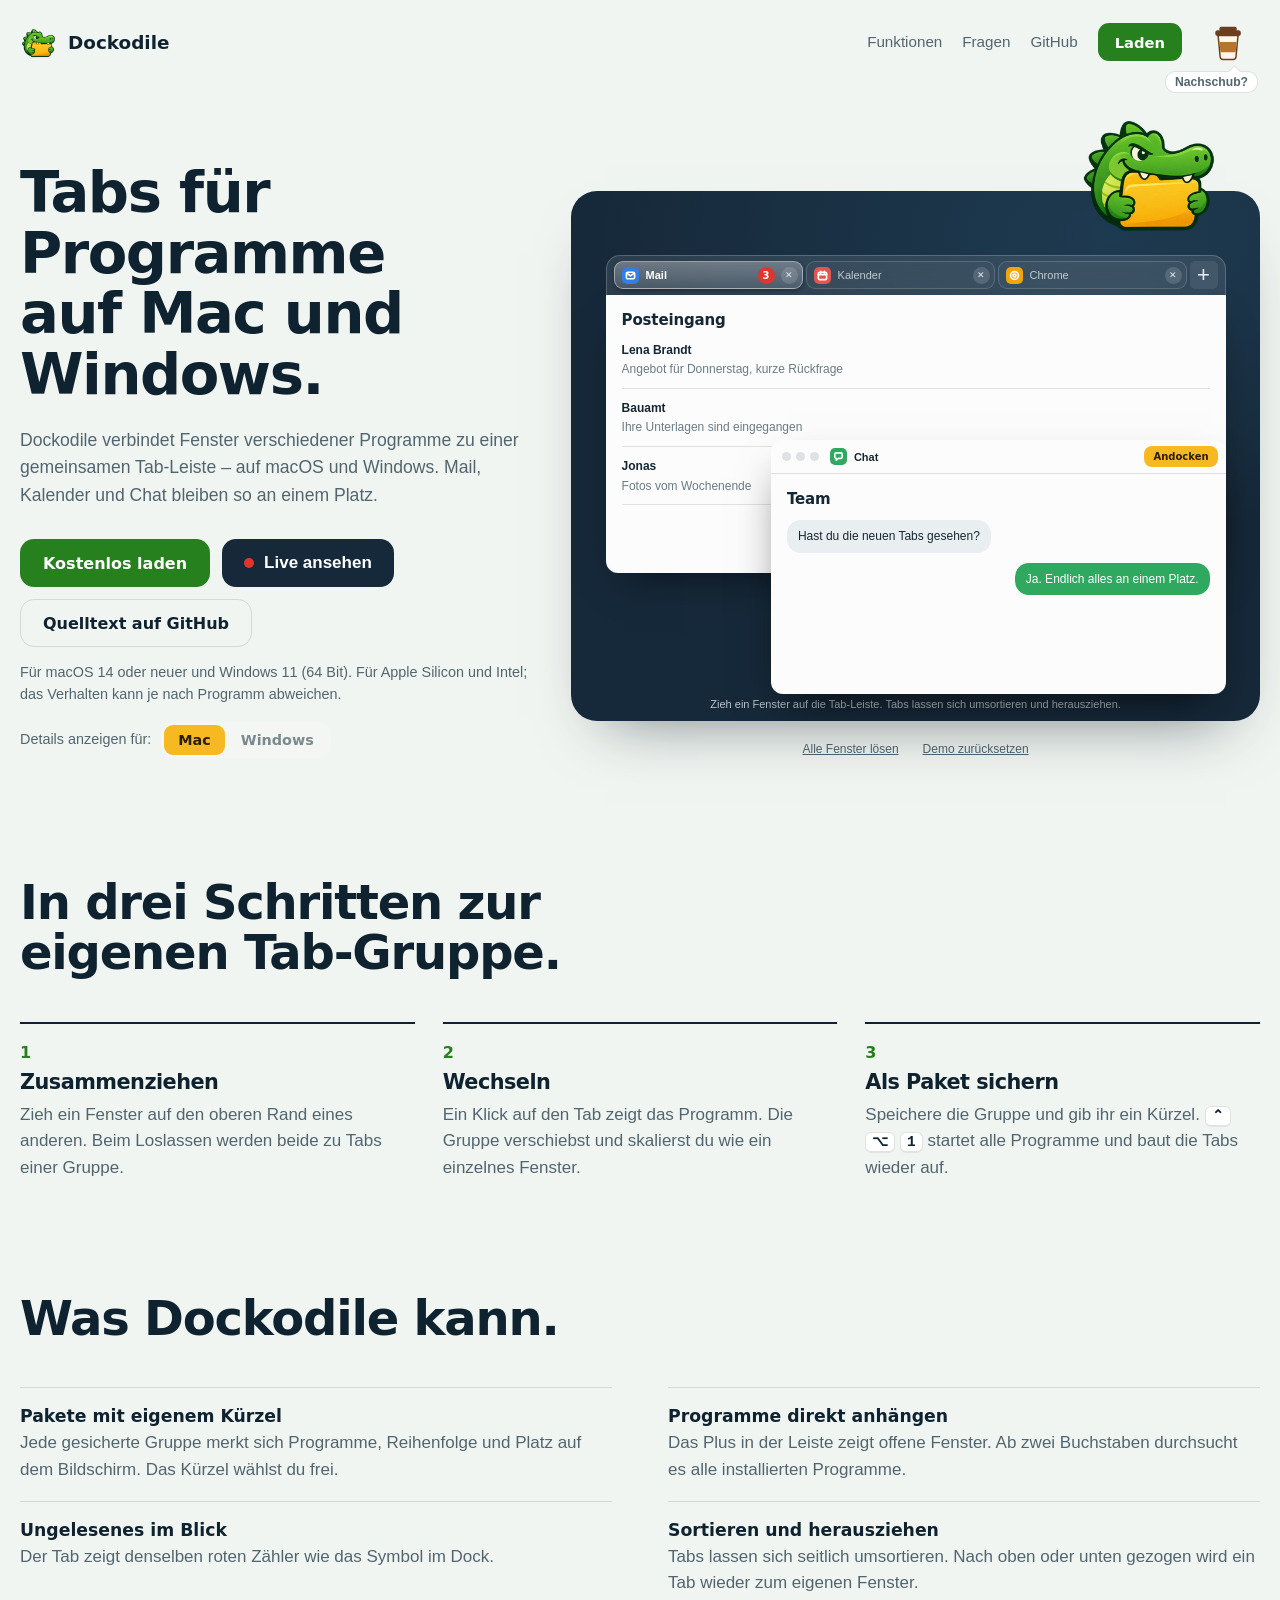
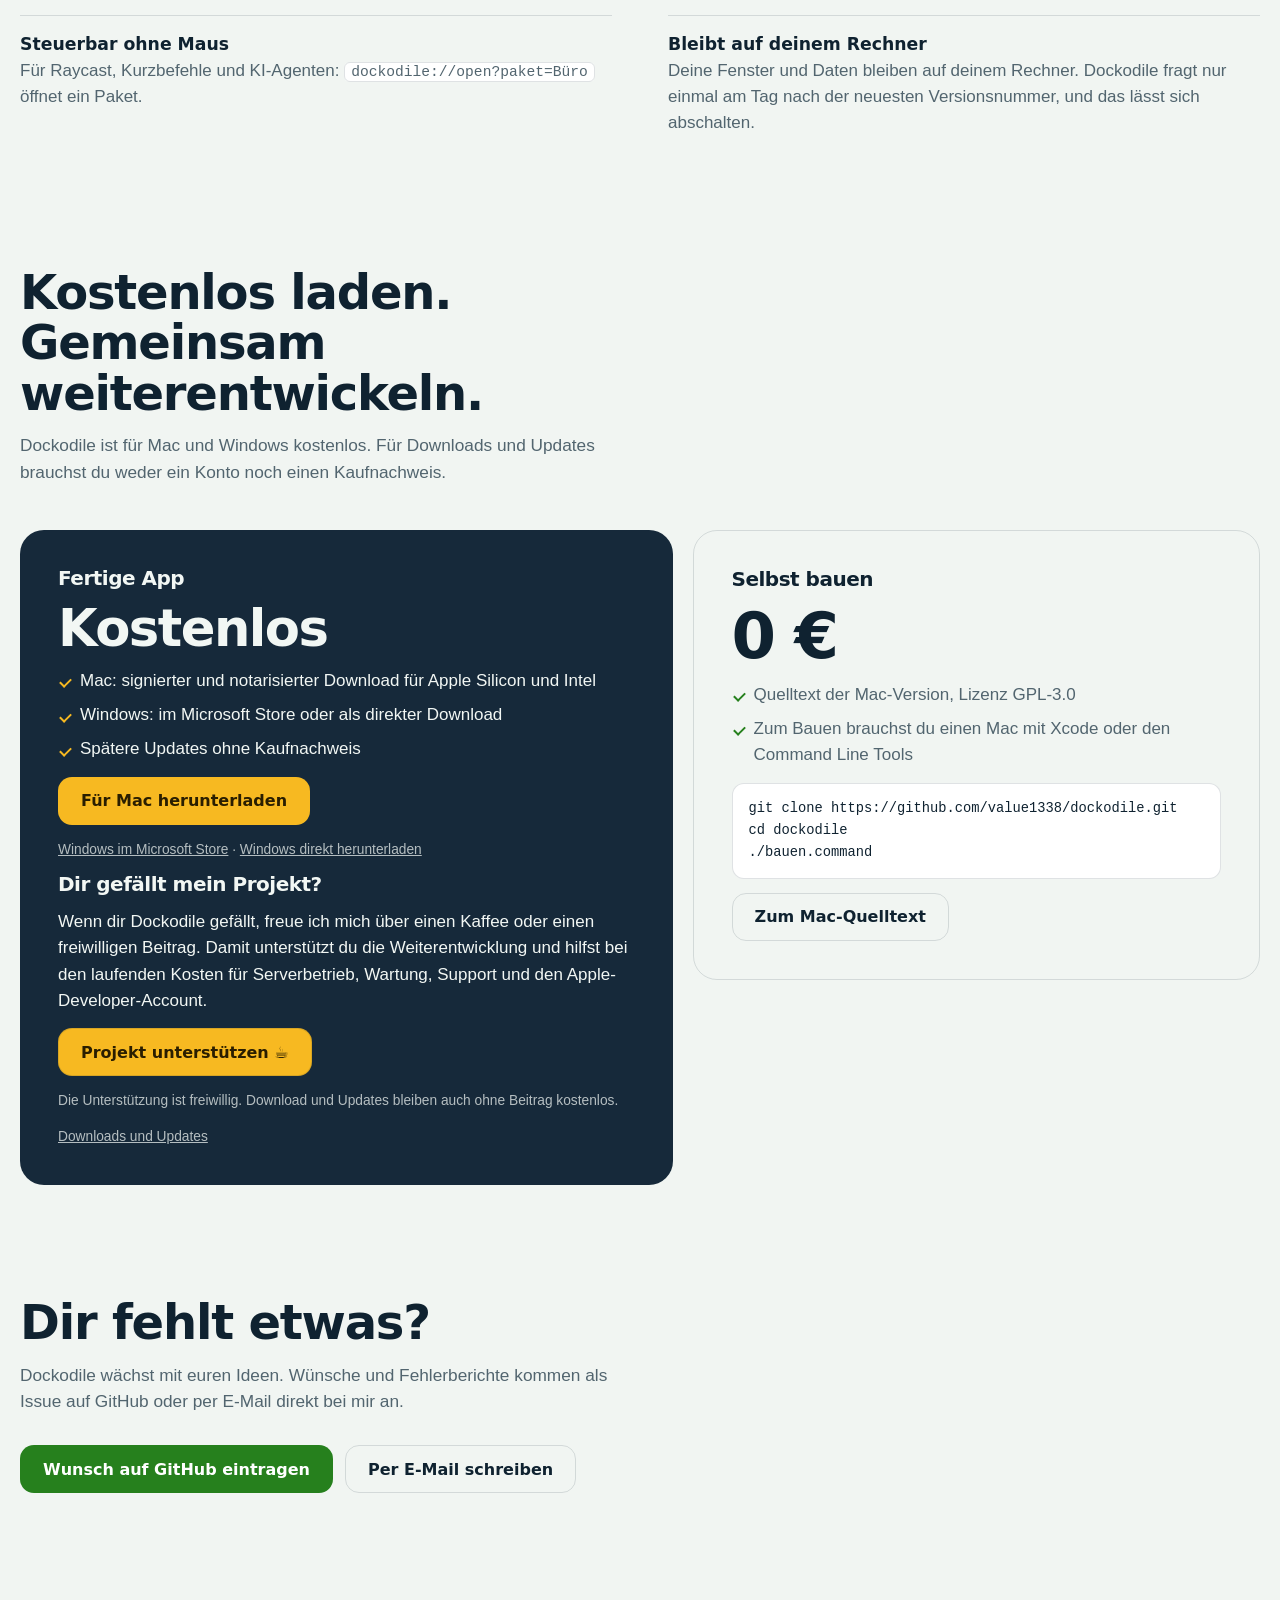
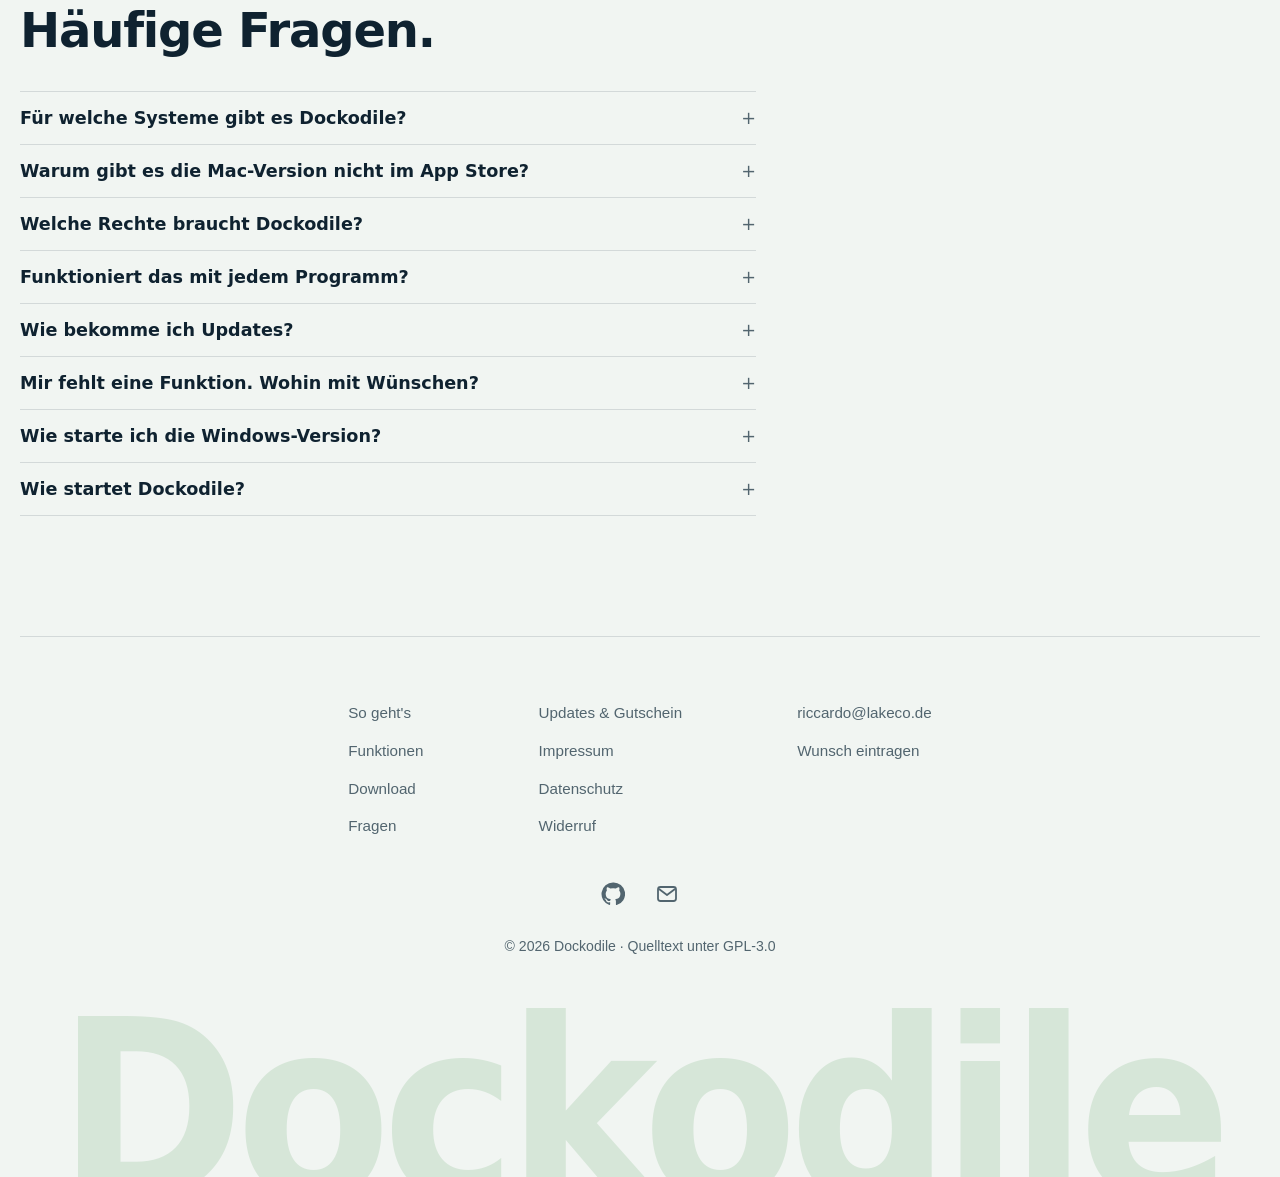
==== server/public/index.html @ a000fe13 "Kostenlose Downloads und freiwillige Projektunterstützung Mac- und Windows-Downloads sind ohne Konto" ====
<!doctype html>
<html lang="de">
<head>
<meta charset="utf-8">
<meta name="viewport" content="width=device-width, initial-scale=1, viewport-fit=cover">
<meta name="description" content="Dockodile heftet Fenster verschiedener Programme zusammen und gibt ihnen eine gemeinsame Tab-Leiste. Für Mac und Windows.">
<meta property="og:title" content="Dockodile. Tabs für Programme auf Mac und Windows.">
<meta property="og:description" content="Fenster verschiedener Programme teilen sich eine Tab-Leiste. Für Mac und Windows.">
<meta property="og:type" content="website">
<meta property="og:url" content="https://dockodile.de/">
<meta property="og:image" content="https://dockodile.de/og.png">
<meta property="og:image:width" content="600">
<meta property="og:image:height" content="600">
<meta property="og:image:alt" content="Das Dockodile-Krokodil hält einen gelben Ordner im Maul">
<meta name="twitter:card" content="summary">
<link rel="icon" href="[data-uri]">
<title>Dockodile</title>
<script src="os.js?v=2"></script>
<style>body{margin:0}img{max-width:100%}[hidden]{display:none!important}</style>
<style>
/* Layout: left-aligned type on a calm ground, one petrol "desktop" stage as the single loud element. */
:root{
  --bg:#F1F5F2; --surface:#FFFFFF; --ink:#0F2230; --muted:#52656F; --line:rgba(15,34,48,.13);
  --green:#26801D; --on-green:#FFFFFF; --folder:#F7B921; --on-folder:#2A1E00;
  --desk:#16293A; --desk-2:#1E3A50; --glass:rgba(255,255,255,.10); --glass-line:rgba(255,255,255,.20);
  --mark:#D6E6D8; --win:#FBFCFB; --win-ink:#152733; --win-muted:#6B7C85; --win-line:rgba(21,39,51,.12); --badge:#E0352F;
  --display:ui-rounded,"SF Pro Rounded","Arial Rounded MT Bold",system-ui,-apple-system,"Segoe UI",sans-serif;
  --body:-apple-system,BlinkMacSystemFont,"SF Pro Text","Segoe UI",Roboto,Helvetica,Arial,sans-serif;
  --mono:ui-monospace,"SF Mono",Menlo,Consolas,monospace;
}
@media (prefers-color-scheme:dark){:root:not([data-theme="light"]){
  --bg:#0C1A25; --surface:#132736; --ink:#EAF2EE; --muted:#9FB2BA; --line:rgba(234,242,238,.15);
  --green:#62C94F; --on-green:#07200A; --desk:#132838; --desk-2:#1C3B52; --mark:#173244; color-scheme:dark}}
:root[data-theme="dark"]{
  --bg:#0C1A25; --surface:#132736; --ink:#EAF2EE; --muted:#9FB2BA; --line:rgba(234,242,238,.15);
  --green:#62C94F; --on-green:#07200A; --desk:#132838; --desk-2:#1C3B52; --mark:#173244; color-scheme:dark}

*{box-sizing:border-box}
body{background:var(--bg);color:var(--ink);font:400 17px/1.55 var(--body);-webkit-font-smoothing:antialiased}
.wrap{max-width:1080px;margin-inline:auto;padding-left:max(20px,env(safe-area-inset-left,0px));padding-right:max(20px,env(safe-area-inset-right,0px))}
a{color:inherit}
:focus-visible{outline:3px solid var(--folder);outline-offset:3px;border-radius:6px}
h1,h2,h3{font-family:var(--display);letter-spacing:-.025em;line-height:1.05;margin:0;text-wrap:balance}
p{margin:0}

/* nav */
.nav{display:flex;align-items:center;gap:20px;padding-block:18px}
.brand{display:flex;align-items:center;gap:10px;font:800 1.15rem var(--display);text-decoration:none;margin-right:auto}
.brand img{width:38px;height:38px}
.nav a.link{text-decoration:none;color:var(--muted);font-size:.95rem}
.nav a.link:hover{color:var(--ink)}
@media (max-width:560px){.nav a.link.opt{display:none}}

/* coffee: a free-standing cup in the nav. It sways, spills a drop now and then, and the puddle dries. Click opens the two ways to tip. */
.nav details.coffee{position:relative;border:0;padding:0;--cup:#6B3F1D;--cup-body:#FFF8EA;--cup-band:#B8742F}
.nav details.coffee summary::after{content:none}
.nav details.coffee .coffee-menu p{margin-top:0;max-width:none}
.coffee summary{display:block;list-style:none;cursor:pointer;padding:2px 4px;border-radius:12px;transition:transform .15s ease-out}
.coffee summary::-webkit-details-marker{display:none}
.coffee summary:hover{transform:scale(1.08)}
.coffee svg{display:block;width:50px;height:44px;overflow:visible}
.coffee .cup{transform-origin:15px 27px}
.coffee .drop,.coffee .puddle{opacity:0}
.coffee .puddle{transform-origin:28px 28.5px}
.coffee .say{position:absolute;right:2px;top:calc(100% + 5px);padding:3px 9px;border-radius:10px;background:var(--surface);border:1px solid var(--line);
  color:var(--muted);font:600 .76rem var(--body);white-space:nowrap;transform-origin:calc(100% - 22px) 0;pointer-events:none}
.coffee .say::before{content:"";position:absolute;right:18px;top:-5px;width:8px;height:8px;background:inherit;border:inherit;border-right:0;border-bottom:0;transform:rotate(45deg)}
.coffee[open] .say{display:none}
.coffee-menu{position:absolute;right:0;top:calc(100% + 10px);z-index:30;width:250px;padding:16px;border-radius:16px;background:var(--surface);
  border:1px solid var(--line);box-shadow:0 14px 40px rgba(15,34,48,.22);display:flex;flex-direction:column;gap:8px}
.coffee-menu p{font-size:.92rem;color:var(--muted);margin-bottom:4px}
.coffee-menu p b{display:block;color:var(--ink);font:800 1rem var(--display)}
.coffee-menu a{display:flex;align-items:center;justify-content:center;min-height:42px;border-radius:11px;font:700 .95rem var(--display);text-decoration:none;
  background:var(--folder);color:var(--on-folder)}
.coffee-menu a+a{background:transparent;color:var(--ink);border:1.5px solid var(--line)}
.coffee-menu a:hover{filter:brightness(1.06)}.coffee-menu a+a:hover{border-color:var(--ink)}
@media (prefers-color-scheme:dark){:root:not([data-theme="light"]) .coffee{--cup:#D9A066;--cup-band:#8A5524}}
:root[data-theme="dark"] .coffee{--cup:#D9A066;--cup-band:#8A5524}
@media (max-width:560px){.nav{gap:10px}.nav a.link{display:none}.coffee svg{width:44px;height:39px}}
@media (prefers-reduced-motion:no-preference){
  .coffee .cup{animation:cup-sway 7s ease-in-out infinite}
  .coffee .drop{animation:cup-drop 7s ease-in infinite}
  .coffee .puddle{animation:cup-dry 7s ease-out infinite}
  .coffee .say{animation:cup-say 7s ease-out infinite}
  @keyframes cup-say{0%,58%{opacity:0;transform:scale(.7)}62%{opacity:1;transform:scale(1.04)}64%,90%{opacity:1;transform:none}97%,100%{opacity:0;transform:none}}
  .coffee summary:hover .cup,.coffee summary:hover .drop,.coffee summary:hover .puddle{animation-duration:3.5s}
  .coffee[open] .coffee-menu{animation:coffee-in .16s ease-out}
  @keyframes coffee-in{from{opacity:0;transform:translateY(-4px)}}
  @keyframes cup-sway{0%,100%{transform:rotate(-5deg)}12%{transform:rotate(5deg)}24%{transform:rotate(-5deg)}36%{transform:rotate(4deg)}
    45%,50%{transform:rotate(16deg)}62%{transform:rotate(-6deg)}76%{transform:rotate(5deg)}88%{transform:rotate(-4deg)}}
  @keyframes cup-drop{0%,45%{opacity:0;transform:none}47%{opacity:1;transform:none}56%{opacity:1;transform:translate(1px,15px)}57%,100%{opacity:0;transform:translate(1px,15px)}}
  @keyframes cup-dry{0%,55%{opacity:0;transform:scale(.2)}59%{opacity:.9;transform:scale(1)}72%{opacity:.75;transform:scale(1)}96%,100%{opacity:0;transform:scale(.45)}}
}

/* buttons */
.btn{display:inline-flex;align-items:center;justify-content:center;gap:8px;min-height:48px;padding:0 22px;border-radius:14px;
  font:700 1rem var(--display);text-decoration:none;border:1.5px solid transparent;cursor:pointer}
.btn.primary{background:var(--green);color:var(--on-green)}
.btn.primary:hover{filter:brightness(1.08)}
.btn.ghost{border-color:var(--line);color:var(--ink);background:transparent}
.btn.ghost:hover{border-color:var(--ink)}
.btn.small{min-height:38px;padding:0 16px;border-radius:11px;font-size:.92rem}

/* hero */
.hero{padding-block:clamp(28px,6vw,72px) 0}
.hero h1{font-size:clamp(2.5rem,7.4vw,5.4rem);font-weight:800;max-width:13ch}
.hero .sub{font-size:clamp(1.08rem,1.9vw,1.3rem);color:var(--muted);max-width:36rem;margin-top:22px}
.cta{display:flex;flex-wrap:wrap;gap:12px;margin-top:30px;align-items:center}
.req{color:var(--muted);font-size:.9rem;margin-top:14px}

/* the stage: a small Mac desktop you can play with */
.stagebox{position:relative;margin-top:clamp(56px,8vw,88px)}
.croc{position:absolute;right:clamp(12px,5%,64px);top:0;width:clamp(84px,13vw,150px);transform:translateY(-63%);pointer-events:none;z-index:3}
.stage{position:relative;aspect-ratio:16/9.6;border-radius:26px;overflow:hidden;touch-action:pan-y;
  background:radial-gradient(120% 90% at 78% 8%,var(--desk-2),var(--desk) 62%);box-shadow:0 30px 60px -34px rgba(8,22,32,.55)}
.try{position:absolute;left:0;right:0;bottom:14px;text-align:center;color:rgba(255,255,255,.72);font-size:.9rem;pointer-events:none;z-index:1}
.group{position:absolute;left:6%;top:11%;width:62%;height:72%;display:flex;flex-direction:column;z-index:2}
.bar{display:flex;align-items:center;gap:4px;height:40px;padding:0 7px;border-radius:14px 14px 0 0;position:relative;flex:none;
  background:var(--glass);border:1px solid var(--glass-line);border-bottom:0;backdrop-filter:blur(14px);-webkit-backdrop-filter:blur(14px)}
.tab{display:flex;align-items:center;gap:7px;height:28px;min-width:0;flex:0 1 190px;padding:0 6px 0 9px;border-radius:9px;cursor:pointer;
  border:1px solid rgba(255,255,255,.16);background:rgba(255,255,255,.04);color:rgba(255,255,255,.7);font:500 12.5px var(--body)}
.tab[aria-selected="true"]{background:linear-gradient(rgba(255,255,255,.30),rgba(255,255,255,.14));border-color:rgba(255,255,255,.42);color:#fff;font-weight:600;box-shadow:0 2px 4px rgba(0,0,0,.3)}
.tab .t{overflow:hidden;white-space:nowrap;text-overflow:ellipsis;flex:1;text-align:left}
.tab .n{background:var(--badge);color:#fff;border-radius:99px;font:700 10px var(--display);min-width:17px;height:17px;display:grid;place-items:center;padding:0 5px}
.tab .x{width:17px;height:17px;border-radius:50%;display:grid;place-items:center;background:rgba(255,255,255,.12);font-size:10px;line-height:1;flex:none}
.tab .x:hover{background:rgba(255,255,255,.3)}
.ico{width:17px;height:17px;border-radius:5px;flex:none;display:grid;place-items:center}
.ico svg{width:11px;height:11px;fill:none;stroke:#fff;stroke-width:1.8;stroke-linecap:round;stroke-linejoin:round}
.i-mail{background:#2F7FE6}.i-cal{background:#E2574C}.i-chat{background:#2FA860}
.drop{position:absolute;inset:3px;border-radius:11px;display:grid;place-items:center;background:var(--folder);color:var(--on-folder);font:700 13px var(--display);opacity:0;pointer-events:none;transition:opacity .12s}
.stage.hot .drop{opacity:1}
.pane{flex:1;min-height:0;background:var(--win);color:var(--win-ink);border-radius:0 0 12px 12px;overflow:hidden;box-shadow:0 18px 40px -18px rgba(0,0,0,.6)}
.win{position:absolute;left:61%;top:42%;width:35%;height:46%;z-index:4;display:flex;flex-direction:column;border-radius:12px;overflow:hidden;
  background:var(--win);color:var(--win-ink);box-shadow:0 22px 44px -16px rgba(0,0,0,.65);cursor:grab;touch-action:none;user-select:none;-webkit-user-select:none}
.win.drag{cursor:grabbing;box-shadow:0 34px 60px -18px rgba(0,0,0,.75)}
.win .title{display:flex;align-items:center;gap:7px;height:34px;padding:0 8px 0 11px;border-bottom:1px solid var(--win-line);font:600 12.5px var(--body);flex:none}
.dots{display:flex;gap:5px;margin-right:4px}.dots i{width:9px;height:9px;border-radius:50%;background:var(--win-line)}
.win .dock{margin-left:auto;border:0;border-radius:8px;background:var(--folder);color:var(--on-folder);font:700 11.5px var(--display);padding:5px 9px;cursor:pointer}
.view{padding:14px 16px;display:grid;gap:10px;font-size:13px;align-content:start;height:100%}
.view h4{margin:0 0 2px;font:700 15px var(--display);letter-spacing:-.01em}
.row{display:grid;gap:1px;padding-bottom:9px;border-bottom:1px solid var(--win-line)}
.row b{font-weight:600}.row span{color:var(--win-muted);white-space:nowrap;overflow:hidden;text-overflow:ellipsis}
.days{display:grid;grid-template-columns:repeat(5,1fr);gap:6px}
.day{border:1px solid var(--win-line);border-radius:8px;padding:6px;min-height:74px;font-size:11px;color:var(--win-muted);display:grid;gap:4px;align-content:start;min-width:0}
.ev{border-radius:5px;padding:3px 5px;color:#fff;font-weight:600;font-size:10.5px;white-space:nowrap;overflow:hidden;text-overflow:ellipsis}
.bub{max-width:82%;padding:7px 11px;border-radius:14px;background:#E9EEF0;justify-self:start}
.bub.me{background:#2FA860;color:#fff;justify-self:end}
@media (max-width:640px){
  .stage{aspect-ratio:auto;height:500px;border-radius:20px}
  .group{left:4%;top:7%;width:92%;height:50%}
  .win{left:36%;top:60%;width:60%;height:30%}
  .tab{flex-basis:130px}.days{grid-template-columns:repeat(3,1fr)}.day:nth-child(n+4){display:none}
}
@media (prefers-reduced-motion:no-preference){
  .stage .win:not(.drag):not(:hover){animation:nudge 3s ease-in-out infinite}
  @keyframes nudge{0%,22%,100%{transform:none}5%{transform:translate(-9px,-5px) rotate(-1.6deg)}10%{transform:translate(7px,-2px) rotate(1.3deg)}15%{transform:translate(-4px,1px) rotate(-.7deg)}19%{transform:translate(2px,0) rotate(.3deg)}}
  .win{transition:transform .2s ease-out}.win.drag{transition:none}
}

/* sections */
section{padding-block:clamp(64px,9vw,112px) 0}
h2{font-size:clamp(1.9rem,4.2vw,3rem);font-weight:800;max-width:18ch}
.lead{color:var(--muted);max-width:38rem;margin-top:14px;font-size:1.08rem}
.steps{list-style:none;padding:0;margin:44px 0 0;display:grid;grid-template-columns:repeat(3,1fr);gap:28px;counter-reset:s}
.steps li{counter-increment:s;border-top:2px solid var(--ink);padding-top:16px;min-width:0}
.steps li::before{content:counter(s);font:800 1rem var(--display);color:var(--green)}
.steps h3{font-size:1.3rem;font-weight:800;margin:6px 0 8px}
.steps p{color:var(--muted)}
kbd{font:600 .85em var(--mono);background:var(--surface);border:1px solid var(--line);border-bottom-width:2px;border-radius:6px;padding:1px 6px;color:var(--ink)}
.feats{margin:44px 0 0;display:grid;grid-template-columns:repeat(2,1fr);gap:0 56px}
.feats div{padding:18px 0;border-top:1px solid var(--line);min-width:0}
.feats dt{font:700 1.08rem var(--display)}
.feats dd{margin:4px 0 0;color:var(--muted)}
code{font:500 .86em var(--mono);background:var(--surface);border:1px solid var(--line);border-radius:6px;padding:1px 6px;overflow-wrap:anywhere}

/* price */
.price{margin-top:44px;display:grid;grid-template-columns:1.15fr 1fr;gap:20px;align-items:stretch}
.plan{border-radius:24px;padding:clamp(24px,3.4vw,38px);display:flex;flex-direction:column;gap:14px;min-width:0}
.plan.buy{background:var(--desk);color:#F2F7F4}
.plan.build{border:1.5px solid var(--line)}
.plan h3{font-size:1.25rem;font-weight:800}
.amount{font:800 clamp(2.8rem,6vw,4rem)/1 var(--display);letter-spacing:-.03em}
.plan.buy .amount{font-size:clamp(2rem,4vw,3.2rem);overflow-wrap:anywhere}
.amount small{font:500 1rem var(--body);letter-spacing:0;opacity:.75;margin-left:8px}
.plan ul{list-style:none;padding:0;margin:0;display:grid;gap:8px}
.plan li{padding-left:22px;position:relative}
.plan li::before{content:"";position:absolute;left:2px;top:.62em;width:9px;height:5px;border-left:2px solid var(--folder);border-bottom:2px solid var(--folder);transform:rotate(-45deg)}
.plan.build li{color:var(--muted)}.plan.build li::before{border-color:var(--green)}
.plan .btn{margin-top:auto;align-self:flex-start}
.plan.buy .btn{background:var(--folder);color:var(--on-folder)}
.plan .note{font-size:.86rem;opacity:.72}
/* Mac or Windows: os.js sets data-os on <html> */
html[data-os=win] .mac-only{display:none!important}
html:not([data-os=win]) .win-only{display:none!important}
.platform-details{display:flex;flex-wrap:wrap;align-items:center;gap:10px;margin-top:16px;font-size:.9rem;color:var(--muted)}
.os-switch{display:inline-flex;align-self:flex-start;gap:2px;padding:3px;border-radius:12px;background:rgba(255,255,255,.1)}
.os-switch button{font:700 .9rem var(--display);color:inherit;background:transparent;border:0;border-radius:9px;padding:7px 14px;cursor:pointer;opacity:.75}
.os-switch button[aria-pressed=true]{background:var(--folder);color:var(--on-folder);opacity:1}
.os-switch button:focus-visible{outline:3px solid var(--folder);outline-offset:2px}
pre{margin:0;background:var(--surface);border:1px solid var(--line);border-radius:12px;padding:14px 16px;font:500 .86rem/1.6 var(--mono);overflow-x:auto}

/* faq + footer */
.faq{margin-top:36px;max-width:46rem}
details{border-top:1px solid var(--line);padding:16px 0}
details:last-child{border-bottom:1px solid var(--line)}
summary{cursor:pointer;font:700 1.1rem var(--display);list-style:none;display:flex;justify-content:space-between;gap:16px}
summary::-webkit-details-marker{display:none}
summary::after{content:"+";font-weight:500;color:var(--muted)}
details[open] summary::after{content:"–"}
details p{color:var(--muted);margin-top:10px;max-width:40rem}
footer{margin-top:clamp(72px,10vw,120px);border-top:1px solid var(--line);padding-top:clamp(40px,6vw,64px);color:var(--muted);font-size:.95rem;overflow:hidden}
.foot{display:grid;grid-template-columns:repeat(3,auto);justify-content:center;gap:28px clamp(48px,9vw,140px)}
.foot ul{list-style:none;margin:0;padding:0;display:grid;gap:14px;align-content:start}
.foot a{text-decoration:none;transition:color .15s}.foot a:hover,.social a:hover{color:var(--ink)}
.social{display:flex;justify-content:center;gap:22px;margin-top:40px}
.social a{color:var(--muted);display:grid;place-items:center;width:32px;height:32px;border-radius:8px}
.social svg{width:24px;height:24px}
.copy{text-align:center;margin:26px 0 0;font-size:.88rem}
.mark{display:block;width:100%;height:auto;margin-top:clamp(24px,4vw,44px);margin-bottom:-1px;color:var(--mark)}
.mark text{font:800 200px var(--display);letter-spacing:-.04em;fill:currentColor}
@media (max-width:640px){.foot{grid-template-columns:1fr 1fr;justify-content:start}.foot .contact{grid-column:1/-1}}
.btn.live{background:var(--desk);color:#fff;border:0;cursor:pointer;font:inherit;font-weight:700;gap:10px}
.btn.live:hover{background:var(--desk-2)}
.btn.live .dot{width:10px;height:10px;border-radius:50%;background:var(--badge);box-shadow:0 0 0 0 rgba(224,53,47,.7)}
@media (prefers-reduced-motion:no-preference){.btn.live .dot{animation:live 1.6s ease-out infinite}}
@keyframes live{to{box-shadow:0 0 0 10px rgba(224,53,47,0)}}
#video-dialog{box-sizing:border-box;width:min(1100px,calc(100% - 24px));padding:0;border:1px solid #3b5260;border-radius:18px;background:#000;overflow:hidden;box-shadow:0 24px 100px #0009}
#video-dialog::backdrop{background:#071922cc;backdrop-filter:blur(6px)}
#video-dialog video{display:block;width:100%;height:auto;aspect-ratio:3024/1964;background:#000}
#video-dialog .dialog-close{z-index:1;color:#fff;background:#0008;border-radius:50%;width:38px;height:38px;line-height:1;right:10px;top:10px;font-size:26px}
@media (max-width:800px){.steps,.feats,.price{grid-template-columns:1fr}}
</style>
<style>#billing label{display:block;margin:12px 0;font-size:.9rem}#billing input:not([type=checkbox]){display:block;width:100%;padding:10px;margin-top:4px;border:1px solid #71827b;border-radius:6px;font:inherit;background:var(--desk);color:inherit}#billing .consent{display:flex;align-items:flex-start;gap:8px}#billing .consent input{flex-shrink:0;margin-top:5px}#checkout [hidden]{display:none!important}#checkout button{font:inherit;cursor:pointer}#checkout button:disabled{opacity:.65;cursor:default}#checkout a{color:inherit}#purchase-result form{margin:12px 0}</style><link rel="stylesheet" href="demo.css?v=5">
</head>
<body>
<div class="wrap">
  <nav class="nav" aria-label="Hauptnavigation">
    <a class="brand" href="#top"><img src="[data-uri]" alt="">Dockodile</a>
    <a class="link opt" href="#funktionen">Funktionen</a>
    <a class="link opt" href="#fragen">Fragen</a>
    <a class="link" href="https://github.com/value1338/dockodile">GitHub</a>
    <a class="btn primary small" href="#preis">Laden</a>
    <details class="coffee">
      <summary aria-label="Kaffee spendieren" title="Dockodile gefällt dir? Spendier mir einen Kaffee.">
      <svg viewBox="0 0 34 30" aria-hidden="true"><ellipse class="puddle" cx="28" cy="28.5" rx="4.2" ry="1.3" fill="var(--cup)"/>
        <g class="cup"><path d="M8.2 10.5h13.6l-1.4 14.6a2 2 0 0 1-2 1.9h-6.8a2 2 0 0 1-2-1.9z" fill="var(--cup-body)" stroke="var(--cup)" stroke-width="1"/><path d="M9.2 15h11.6l-.6 7H9.8z" fill="var(--cup-band)"/>
          <rect x="6.3" y="7" width="17.4" height="3.9" rx="1.6" fill="var(--cup)"/><rect x="9" y="4.6" width="12" height="3" rx="1.5" fill="var(--cup)"/></g>
        <path class="drop" d="M27 9.6c1.3 1.8 1.9 2.8 1.9 3.6a1.9 1.9 0 0 1-3.8 0c0-.8.6-1.8 1.9-3.6z" fill="var(--cup)"/></svg>
      <span class="say" aria-hidden="true">Nachschub?</span></summary>
      <div class="coffee-menu"><p><b>Dockodile gefällt dir?</b>Dann spendier mir gern einen Kaffee.</p>
        <a href="https://buymeacoffee.com/riccardolakecode" target="_blank" rel="noopener">Buy Me a Coffee</a>
        <a href="https://paypal.me/riccardorei" target="_blank" rel="noopener">PayPal</a></div>
    </details>
  </nav>

  <header class="hero" id="top"><div class="hero-copy">
    <h1>Tabs für Programme auf Mac und Windows.</h1>
    <p class="sub">Dockodile verbindet Fenster verschiedener Programme zu einer gemeinsamen Tab-Leiste – auf macOS und Windows. Mail, Kalender und Chat bleiben so an einem Platz.</p>
    <div class="cta">
      <a class="btn primary" href="#preis">Kostenlos laden</a><button class="btn live" type="button" data-open-video><span class="dot" aria-hidden="true"></span>Live ansehen</button>

      <a class="btn ghost" href="https://github.com/value1338/dockodile">Quelltext auf GitHub</a>
    </div>
    <p class="req">Für macOS 14 oder neuer und Windows 11 (64 Bit). Für Apple Silicon und Intel; das Verhalten kann je nach Programm abweichen.</p>
    <div class="platform-details"><span>Details anzeigen für:</span><div class="os-switch" role="group" aria-label="Systemdetails"><button type="button" data-set-os="mac" aria-pressed="true">Mac</button><button type="button" data-set-os="win" aria-pressed="false">Windows</button></div></div>

    </div><div class="stagebox">
      <img class="croc" src="[data-uri]" alt="">
      <div class="stage" id="stage" aria-label="Demo: Fenster zu Tabs zusammenziehen">
        <div class="group">
          <div class="bar"><div id="tabs" role="tablist" aria-label="Tabs der Gruppe" style="display:contents"></div><div class="drop">Loslassen zum Andocken</div></div>
          <div class="pane" id="pane"></div>
        </div>
        <p class="try" id="try">Zieh das lose Fenster auf die Tab-Leiste.</p>
      </div>
    </div>
  </header>

  <section id="so-gehts">
    <h2>In drei Schritten zur eigenen Tab-Gruppe.</h2>
    <ol class="steps">
      <li><h3>Zusammenziehen</h3><p>Zieh ein Fenster auf den oberen Rand eines anderen. Beim Loslassen werden beide zu Tabs einer Gruppe.</p></li>
      <li><h3>Wechseln</h3><p>Ein Klick auf den Tab zeigt das Programm. Die Gruppe verschiebst und skalierst du wie ein einzelnes Fenster.</p></li>
      <li><h3>Als Paket sichern</h3><p>Speichere die Gruppe und gib ihr ein Kürzel. <span class="mac-only"><kbd>⌃</kbd> <kbd>⌥</kbd> <kbd>1</kbd></span><span class="win-only"><kbd>Alt</kbd> <kbd>Umschalt</kbd> <kbd>1</kbd></span> startet alle Programme und baut die Tabs wieder auf.</p></li>
    </ol>
  </section>

  <section id="funktionen">
    <h2>Was Dockodile kann.</h2>
    <dl class="feats">
      <div><dt>Pakete mit eigenem Kürzel</dt><dd>Jede gesicherte Gruppe merkt sich Programme, Reihenfolge und Platz auf dem Bildschirm. Das Kürzel wählst du frei.</dd></div>
      <div><dt>Programme direkt anhängen</dt><dd>Das Plus in der Leiste zeigt offene Fenster. Ab zwei Buchstaben durchsucht es alle installierten Programme.</dd></div>
      <div><dt>Ungelesenes im Blick</dt><dd><span class="mac-only">Der Tab zeigt denselben roten Zähler wie das Symbol im Dock.</span><span class="win-only">Der Tab zeigt rot die Zahl, die ein Programm vorn in seinen Fenstertitel schreibt, etwa WhatsApp Web oder ein Postfach im Browser.</span></dd></div>
      <div><dt>Sortieren und herausziehen</dt><dd>Tabs lassen sich seitlich umsortieren. Nach oben oder unten gezogen wird ein Tab wieder zum eigenen Fenster.</dd></div>
      <div><dt>Steuerbar ohne Maus</dt><dd>Für Raycast, Kurzbefehle und KI-Agenten: <code>dockodile://open?paket=Büro</code> öffnet ein Paket.</dd></div>
      <div><dt>Bleibt auf deinem Rechner</dt><dd>Deine Fenster und Daten bleiben auf deinem Rechner. Dockodile fragt nur einmal am Tag nach der neuesten Versionsnummer, und das lässt sich abschalten.</dd></div>
    </dl>
  </section>

  <section id="preis">
    <h2>Kostenlos laden. Gemeinsam weiterentwickeln.</h2>
    <p class="lead">Dockodile ist für Mac und Windows kostenlos. Für Downloads und Updates brauchst du weder ein Konto noch einen Kaufnachweis.</p>
    <div class="price">
      <div class="plan buy">
        <h3>Fertige App</h3>
        <div class="amount">Kostenlos</div>
        <ul><li>Mac: signierter und notarisierter Download für Apple Silicon und Intel</li><li>Windows: im Microsoft Store oder als direkter Download</li><li>Spätere Updates ohne Kaufnachweis</li></ul>
        <a class="btn mac-only" href="/download?platform=mac">Für Mac herunterladen</a>
        <a class="btn win-only" href="https://apps.microsoft.com/detail/9PCW0202S2HC?hl=de-DE&amp;gl=DE" target="_blank" rel="noopener">Im Microsoft Store laden</a>
        <p class="note"><a href="https://apps.microsoft.com/detail/9PCW0202S2HC?hl=de-DE&amp;gl=DE" target="_blank" rel="noopener">Windows im Microsoft Store</a> · <a href="/download?platform=windows">Windows direkt herunterladen</a></p>
        <h3>Dir gefällt mein Projekt?</h3>
        <p>Wenn dir Dockodile gefällt, freue ich mich über einen Kaffee oder einen freiwilligen Beitrag. Damit unterstützt du die Weiterentwicklung und hilfst bei den laufenden Kosten für Serverbetrieb, Wartung, Support und den Apple-Developer-Account.</p>
        <a class="btn ghost" href="https://buymeacoffee.com/riccardolakecode" target="_blank" rel="noopener">Projekt unterstützen ☕</a>
        <p class="note">Die Unterstützung ist freiwillig. Download und Updates bleiben auch ohne Beitrag kostenlos.</p>
        <p class="note"><a href="update.html">Downloads und Updates</a></p>
      </div>
      <div class="plan build">
        <h3>Selbst bauen</h3>
        <div class="amount">0 €</div>
        <ul>
          <li>Quelltext der Mac-Version, Lizenz GPL-3.0</li>
          <li>Zum Bauen brauchst du einen Mac mit Xcode oder den Command Line Tools</li>
        </ul>
        <pre>git clone https://github.com/value1338/dockodile.git
cd dockodile
./bauen.command</pre>
        <a class="btn ghost" href="https://github.com/value1338/dockodile">Zum Mac-Quelltext</a>
      </div>
    </div>
  </section>

  <section id="wuensche">
    <h2>Dir fehlt etwas?</h2>
    <p class="lead">Dockodile wächst mit euren Ideen. Wünsche und Fehlerberichte kommen als Issue auf GitHub oder per E-Mail direkt bei mir an.</p>
    <div class="cta"><a class="btn primary" href="https://github.com/value1338/dockodile/issues">Wunsch auf GitHub eintragen</a><a class="btn ghost" href="mailto:riccardo@lakeco.de?subject=Wunsch%20f%C3%BCr%20Dockodile">Per E-Mail schreiben</a></div>
  </section>

  <section id="fragen">
    <h2>Häufige Fragen.</h2>
    <div class="faq">
      <details><summary>Für welche Systeme gibt es Dockodile?</summary><p>Für macOS 14 oder neuer und Windows 11 (64 Bit). Die Versionsnummern und der Entwicklungsstand können sich zwischen Mac und Windows unterscheiden.</p></details>
      <details><summary>Warum gibt es die Mac-Version nicht im App Store?</summary><p>Der App Store verlangt, dass Apps abgeschottet laufen. Eine abgeschottete App darf die Fenster anderer Programme nicht bewegen, und genau das ist die Aufgabe von Dockodile. Deshalb wird die Mac-Version außerhalb des App Stores bereitgestellt. Du bekommst sie hier als signierten und notarisierten Download.</p></details>
      <details><summary>Welche Rechte braucht Dockodile?</summary><p><strong>macOS:</strong> Dockodile braucht den Zugriff „Bedienungshilfen“, den du in den Systemeinstellungen erlaubst. <strong>Windows:</strong> Die App läuft als normales Programm in deinem Benutzerkonto. Beide Versionen arbeiten mit deinen geöffneten Fenstern.</p></details>
      <details><summary>Funktioniert das mit jedem Programm?</summary><p>Mit den meisten. Dockodile ist eine frühe Version, und Programme verhalten sich beim Bewegen ihrer Fenster unterschiedlich. Hakt etwas, hilft ein Fehlerbericht auf GitHub oder per E-Mail mit Programmname, Betriebssystem und Versionsnummer.</p></details>
      <details><summary>Wie bekomme ich Updates?</summary><p>Neue Versionen gibt es kostenlos auf der <a href="update.html">Update-Seite</a>. Die Store-Version aktualisierst du über Microsoft. Ältere direkt geladene Apps benötigen einmal den Kompatibilitätsknopf auf der Update-Seite; eine E-Mail oder ein Kauf ist dafür nicht nötig.</p></details>
      <details><summary>Mir fehlt eine Funktion. Wohin mit Wünschen?</summary><p>Immer her damit. Trag deinen Wunsch als <a href="https://github.com/value1338/dockodile/issues">Issue auf GitHub</a> ein oder schreib an <a href="mailto:riccardo@lakeco.de?subject=Wunsch%20f%C3%BCr%20Dockodile">riccardo@lakeco.de</a>. Fehlerberichte genauso.</p></details>
      <details><summary>Wie starte ich die Windows-Version?</summary><p>Der direkte Windows-Download ist noch nicht signiert; deshalb kann Windows beim ersten Start eine Warnung anzeigen. Sie startet ohne Installation und sitzt als Krokodil im Infobereich der Taskleiste.</p></details>
      <details><summary>Wie startet Dockodile?</summary><p><strong>Mac:</strong> Dockodile sitzt in der Menüleiste und hat kein Symbol im Dock. <strong>Windows:</strong> Du findest das Krokodil im Infobereich der Taskleiste. Über das jeweilige Menü erreichst du die Einstellungen, deine Pakete und den Start beim Anmelden.</p></details>
    </div>
  </section>

  <footer>
    <nav class="foot" aria-label="Fußzeile">
      <ul>
        <li><a href="#so-gehts">So geht's</a></li>
        <li><a href="#funktionen">Funktionen</a></li>
        <li><a href="#preis">Download</a></li>
        <li><a href="#fragen">Fragen</a></li>
      </ul>
      <ul>
        <li><a href="update.html">Updates &amp; Gutschein</a></li>
        <li><a href="impressum.html">Impressum</a></li>
        <li><a href="datenschutz.html">Datenschutz</a></li>
        <li><a href="widerruf.html">Widerruf</a></li>
      </ul>
      <ul class="contact">
        <li><a href="mailto:riccardo@lakeco.de">riccardo@lakeco.de</a></li>
        <li><a href="https://github.com/value1338/dockodile/issues">Wunsch eintragen</a></li>
      </ul>
    </nav>
    <div class="social">
      <a href="https://github.com/value1338/dockodile" aria-label="Dockodile auf GitHub"><svg viewBox="0 0 24 24" aria-hidden="true"><path fill="currentColor" d="M12 .5a11.5 11.5 0 0 0-3.64 22.41c.58.1.79-.25.79-.56v-2c-3.2.7-3.88-1.37-3.88-1.37-.52-1.33-1.28-1.69-1.28-1.69-1.05-.71.08-.7.08-.7 1.16.08 1.77 1.19 1.77 1.19 1.03 1.77 2.7 1.26 3.36.96.1-.75.4-1.26.73-1.55-2.55-.29-5.24-1.28-5.24-5.69 0-1.26.45-2.29 1.19-3.1-.12-.29-.52-1.46.11-3.05 0 0 .97-.31 3.17 1.18a11 11 0 0 1 5.77 0c2.2-1.49 3.17-1.18 3.17-1.18.63 1.59.23 2.76.11 3.05.74.81 1.19 1.84 1.19 3.1 0 4.42-2.7 5.39-5.26 5.68.41.36.78 1.06.78 2.14v3.17c0 .31.21.67.8.56A11.5 11.5 0 0 0 12 .5Z"/></svg></a>
      <a href="mailto:riccardo@lakeco.de" aria-label="E-Mail schreiben"><svg viewBox="0 0 24 24" aria-hidden="true" fill="none" stroke="currentColor" stroke-width="1.8" stroke-linejoin="round"><rect x="3" y="5" width="18" height="14" rx="2.5"/><path d="m4 7 8 6 8-6"/></svg></a>
    </div>
    <p class="copy">© 2026 Dockodile · Quelltext unter GPL-3.0</p>
    <svg class="mark" viewBox="0 48 1000 142" aria-hidden="true" focusable="false"><text x="500" y="205" text-anchor="middle" textLength="940" lengthAdjust="spacingAndGlyphs">Dockodile</text></svg>
  </footer>
</div>






<script>(()=>{const c=document.querySelector('.coffee');if(!c)return;document.addEventListener('click',e=>{if(!c.contains(e.target))c.open=false;});document.addEventListener('keydown',e=>{if(e.key==='Escape')c.open=false;});})();</script>
<dialog id="video-dialog" aria-label="Dockodile im Video"><button class="dialog-close" type="button" aria-label="Video schließen">×</button><video controls playsinline preload="none" poster="video-v5.jpg" src="dockodile-v5.mp4"></video></dialog>
<script>(()=>{const d=document.getElementById('video-dialog'),v=d.querySelector('video');document.querySelectorAll('[data-open-video]').forEach(b=>b.addEventListener('click',()=>{d.showModal();document.body.classList.add('checkout-open');v.play().catch(()=>{});}));d.querySelector('.dialog-close').onclick=()=>d.close();d.addEventListener('click',e=>{if(e.target===d)d.close();});d.addEventListener('close',()=>{v.pause();document.body.classList.remove('checkout-open');});})();</script>
<script src="demo.js?v=5" defer></script>
</body>
</html>
---- server/public/demo.css ----
.price{align-items:start}.plan{min-width:0}.hero-copy{min-width:0}.stagebox{min-width:0}
@media(min-width:1000px){.wrap{max-width:1360px}.hero{display:grid;grid-template-columns:.85fr 1.15fr;align-items:center;gap:42px}.hero h1{font-size:clamp(3rem,4.5vw,4.6rem)}.hero .stagebox{margin-top:35px}.stage{aspect-ratio:auto;height:530px}.hero .sub{font-size:1.1rem}}
#checkout-dialog{box-sizing:border-box;width:min(580px,calc(100% - 28px));max-height:90dvh;border:1px solid #3b5260;border-radius:24px;padding:32px;background:#172c3b;color:#f1f6f4;box-shadow:0 24px 100px #0006}#checkout-dialog::backdrop{background:#07192299;backdrop-filter:blur(5px)}#checkout-dialog h2{font-size:1.8rem;margin:0 30px 8px 0}#checkout-dialog .note{color:#bdcbd0}#checkout-dialog a{color:inherit}.dialog-close{position:absolute;right:16px;top:12px;border:0;background:transparent;color:inherit;font-size:30px;cursor:pointer}.checkout-open{overflow:hidden}#billing{display:grid;grid-template-columns:1fr 1fr;gap:12px}#billing[hidden]{display:none}#billing>label{margin:0}#billing>label:nth-child(1),#billing>label:nth-child(2),#billing>label:nth-child(5),#billing>.consent,#billing>p{grid-column:1/-1}#billing input{box-sizing:border-box;min-width:0;width:100%}#billing .consent input{width:auto}#billing>p{margin:0 0 8px}#checkout-dialog #buy{margin-top:12px;width:100%}
.demo-tools{display:flex;gap:12px;justify-content:center;margin-top:12px}.demo-tools button{background:none;border:0;color:var(--muted,#526976);font:inherit;font-size:12px;cursor:pointer;text-decoration:underline}.stage .group{left:5%;top:12%;width:90%;height:60%}.stage .win{width:66%;height:48%;left:29%;top:47%;min-width:0}.stage .title{font-size:11px;touch-action:none;cursor:grab}.stage .title .dock{margin-left:auto;font-size:10px}.stage .bar{position:relative;gap:3px}.tab-shell{display:flex;min-width:0;flex:1}.stage .tab{min-width:0;flex:1;padding:4px;font-size:11px;touch-action:none}.tab .t{overflow:hidden;text-overflow:ellipsis}.tab-detach,.app-plus{border:0;color:#e6edf1;background:#ffffff15;cursor:pointer;border-radius:5px}.tab-detach{padding:0 4px;font-size:11px}.app-plus{font-size:22px;width:28px;flex-shrink:0}.app-menu{position:absolute;top:44px;right:0;width:230px;padding:12px;border-radius:12px;background:#f6faf9;color:#122837;box-shadow:0 12px 32px #0005;z-index:50}.app-menu[hidden]{display:none}.app-menu input{width:100%;box-sizing:border-box;margin:8px 0;padding:8px}.app-menu button{display:block;width:100%;padding:8px;text-align:left;border:0;background:none;cursor:pointer}.app-menu button:hover{background:#e3ebe8}.stage .pane{overflow:auto}.stage .view{font-size:12px;padding:16px}.stage .win>.view{overflow:auto;flex:1}.browser-tabs{display:flex;gap:3px;background:#e7ecef;padding:5px}.browser-tabs button{border:0;border-radius:7px;padding:7px 9px;font:inherit;font-size:10px;cursor:pointer}.browser-tabs [aria-selected=true]{background:white}.browser-address{font-size:10px;padding:7px 10px;background:#f2f5f6;color:#627480}.browser-content{padding:16px}.browser-content h3{font-size:18px}.stage .try{bottom:8px;z-index:0;font-size:11px}.empty-group{padding:35px 15px;text-align:center;color:#647780}.stage .group{z-index:2}.stage .win{z-index:3}.stage:has(.app-menu:not([hidden])) .group{z-index:40}.stage .win[hidden]{display:none}
@media(max-width:640px){#checkout-dialog{padding:26px 20px}.stage .group{top:8%}.stage .win{width:78%;left:17%}.stage .tab{font-size:10px}.stage .ico{display:none}.demo-tools{gap:20px}}
.stage .win>.body{flex:1;min-height:0;overflow:auto}.stage .win .view{height:auto}.tab-shell{align-items:center;gap:2px;flex:1 1 0;max-width:190px}.stage .tab{height:28px;cursor:grab;user-select:none;-webkit-user-select:none}.tab-detach{height:20px;flex:none}.app-menu b{font-size:13px}.app-menu button{display:flex;align-items:center;gap:8px;font:inherit;font-size:13px;color:inherit;border-radius:7px}.app-menu .empty{font-size:12px;color:#647780;margin:4px 0}.app-plus{height:28px;line-height:1;margin-left:auto}.browser-tabs button{color:#122837;background:transparent}.browser-content p{color:#52656F;font-size:12px;margin-top:6px}.stage .win{cursor:default;touch-action:auto}.demo-tools button{min-height:32px}
.wish{margin-top:14px}
#checkout-dialog{overflow:auto}#checkout-dialog .note{margin:0 0 10px}#checkout-dialog #purchase-result .btn{display:inline-flex;margin:0 0 12px;background:var(--folder);color:var(--on-folder)}
#checkout-dialog .btn{background:var(--folder);color:var(--on-folder);border:0}#checkout-dialog #purchase-status{margin-top:12px}
.stage .tab-shell{height:28px;padding-right:4px;border-radius:9px;border:1px solid rgba(255,255,255,.16);background:rgba(255,255,255,.04)}.stage .tab-shell.on{background:linear-gradient(rgba(255,255,255,.30),rgba(255,255,255,.14));border-color:rgba(255,255,255,.42);box-shadow:0 2px 4px rgba(0,0,0,.3)}.stage .tab-shell .tab,.stage .tab-shell .tab[aria-selected=true]{border:0;background:none;box-shadow:none;height:26px;padding:0 4px 0 7px}.stage .tab-detach{width:17px;height:17px;padding:0;border-radius:50%;font-size:9px;line-height:1;background:rgba(255,255,255,.14)}.stage .tab-detach:hover{background:rgba(255,255,255,.34)}.stage .tab-shell.moving{position:relative;z-index:5;opacity:.92;box-shadow:0 6px 14px rgba(0,0,0,.45)}.stage .tab-shell.moving .tab{cursor:grabbing}
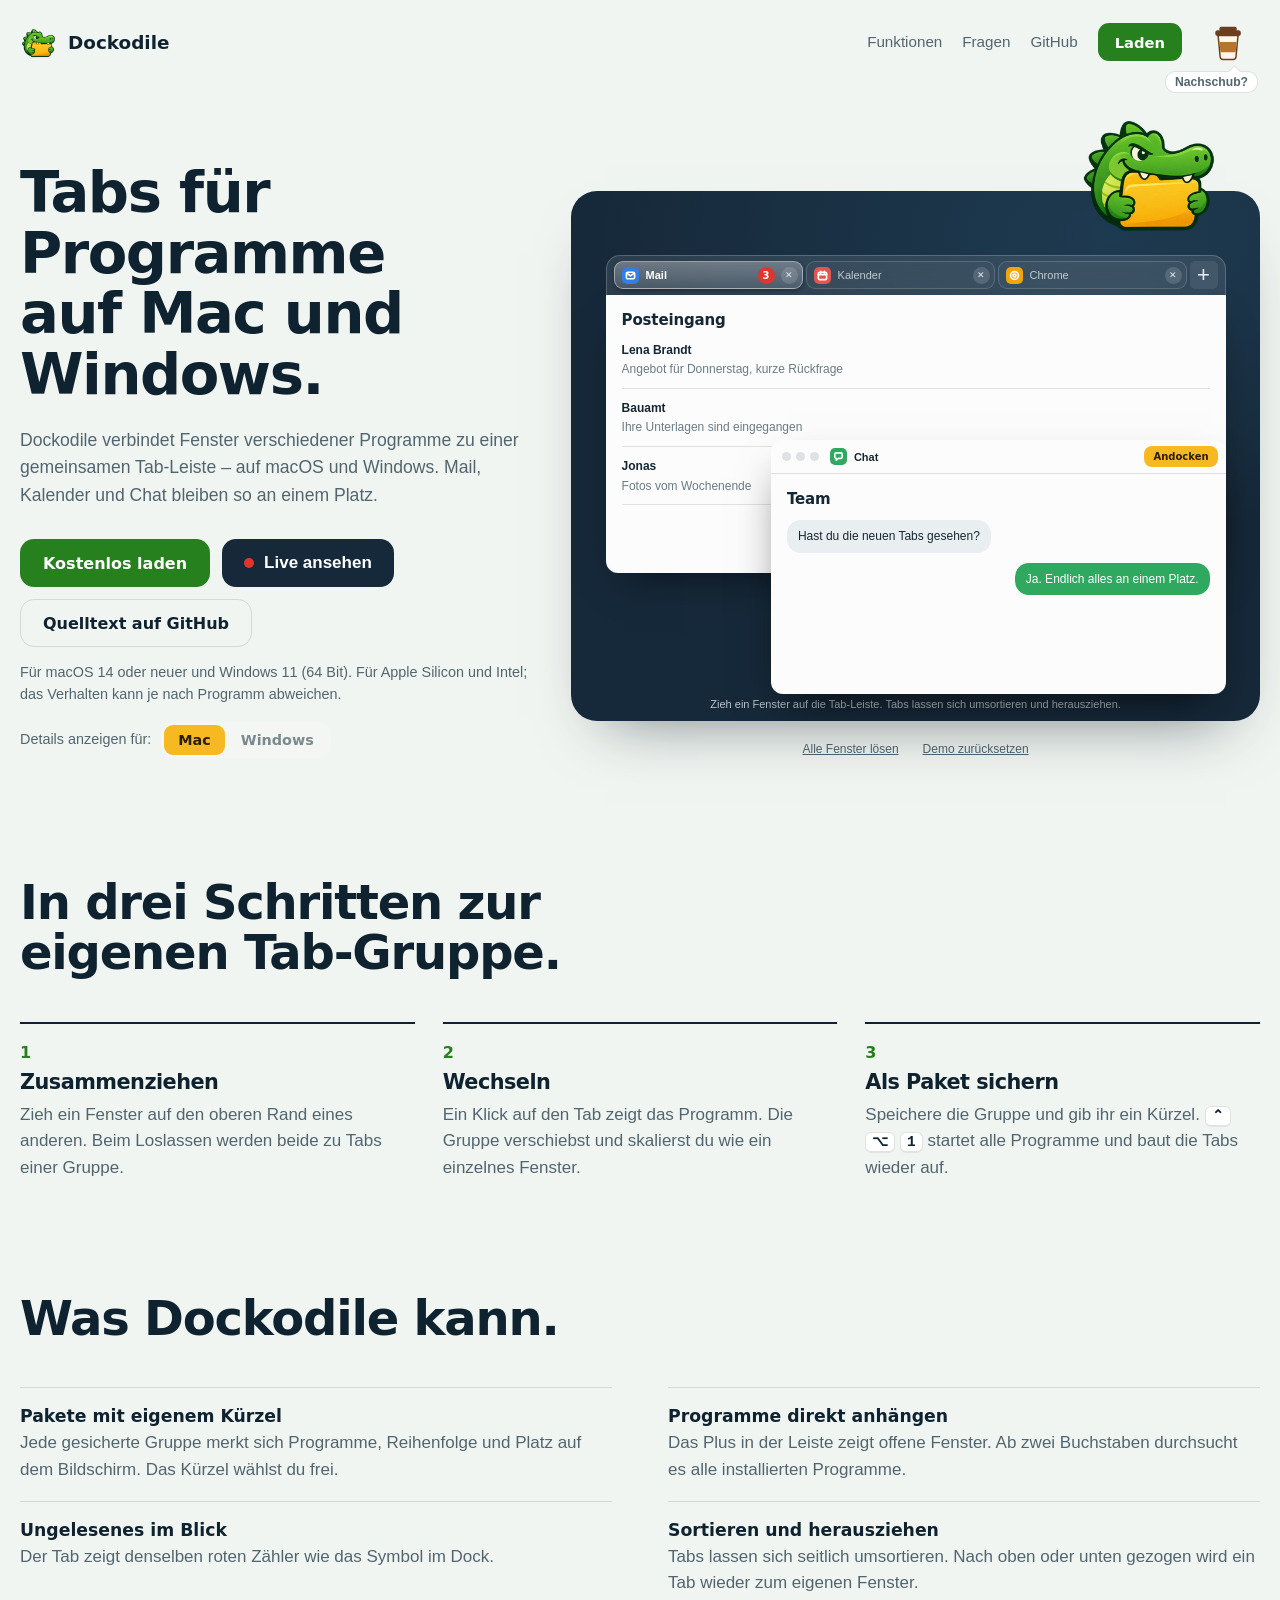
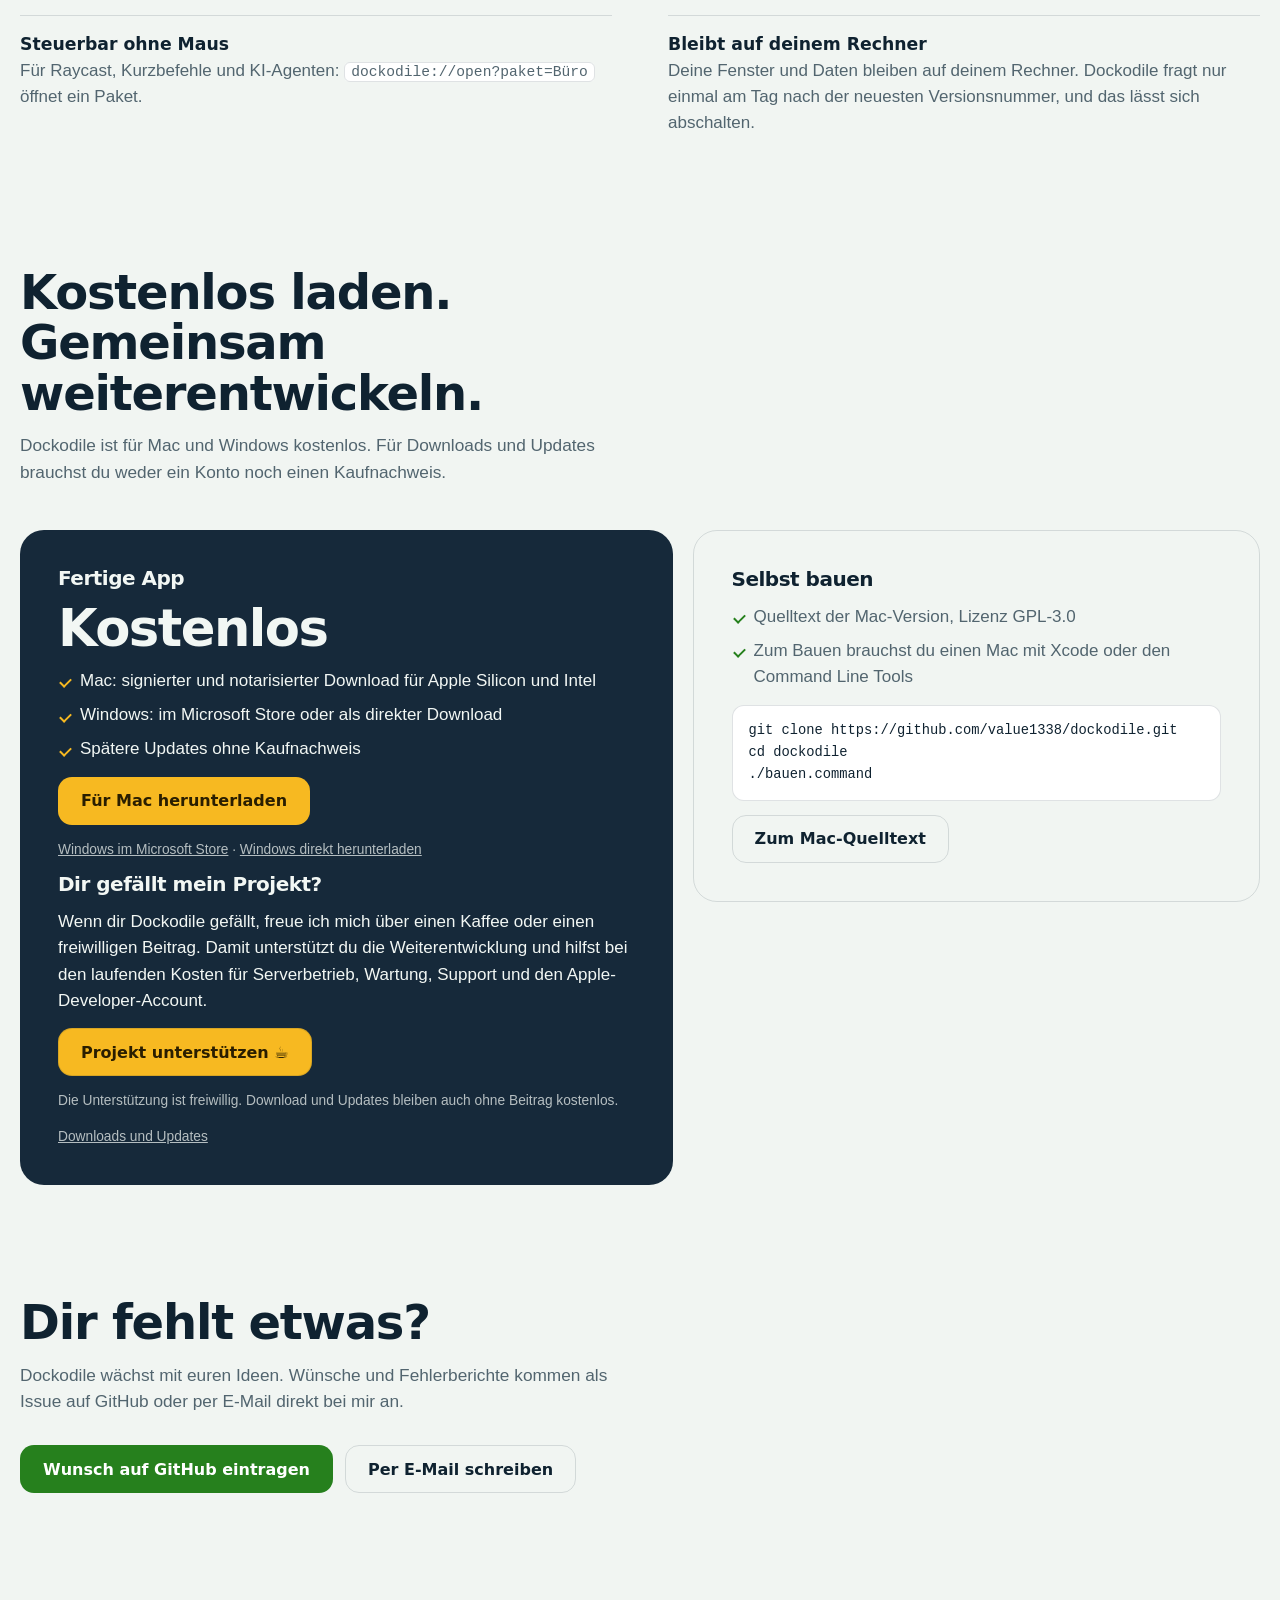
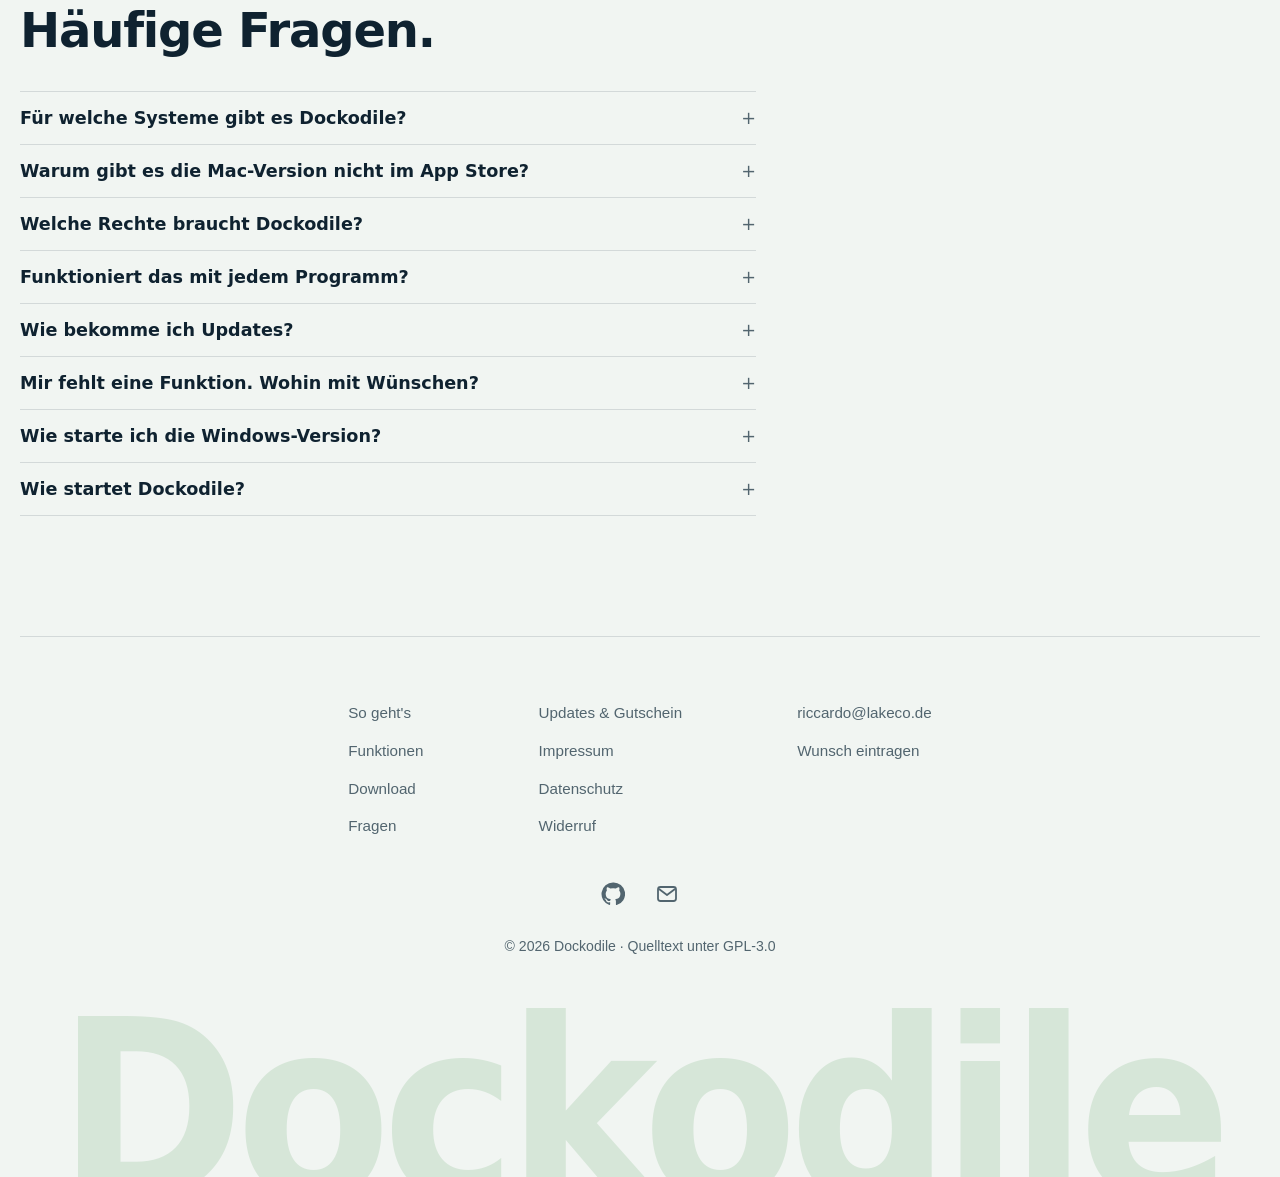
==== commit 54513848: "Downloadbereich ohne zusätzliche Preisanzeige" ====
--- a/server/public/index.html
+++ b/server/public/index.html
@@ -316,7 +316,6 @@
       </div>
       <div class="plan build">
         <h3>Selbst bauen</h3>
-        <div class="amount">0 €</div>
         <ul>
           <li>Quelltext der Mac-Version, Lizenz GPL-3.0</li>
           <li>Zum Bauen brauchst du einen Mac mit Xcode oder den Command Line Tools</li>
